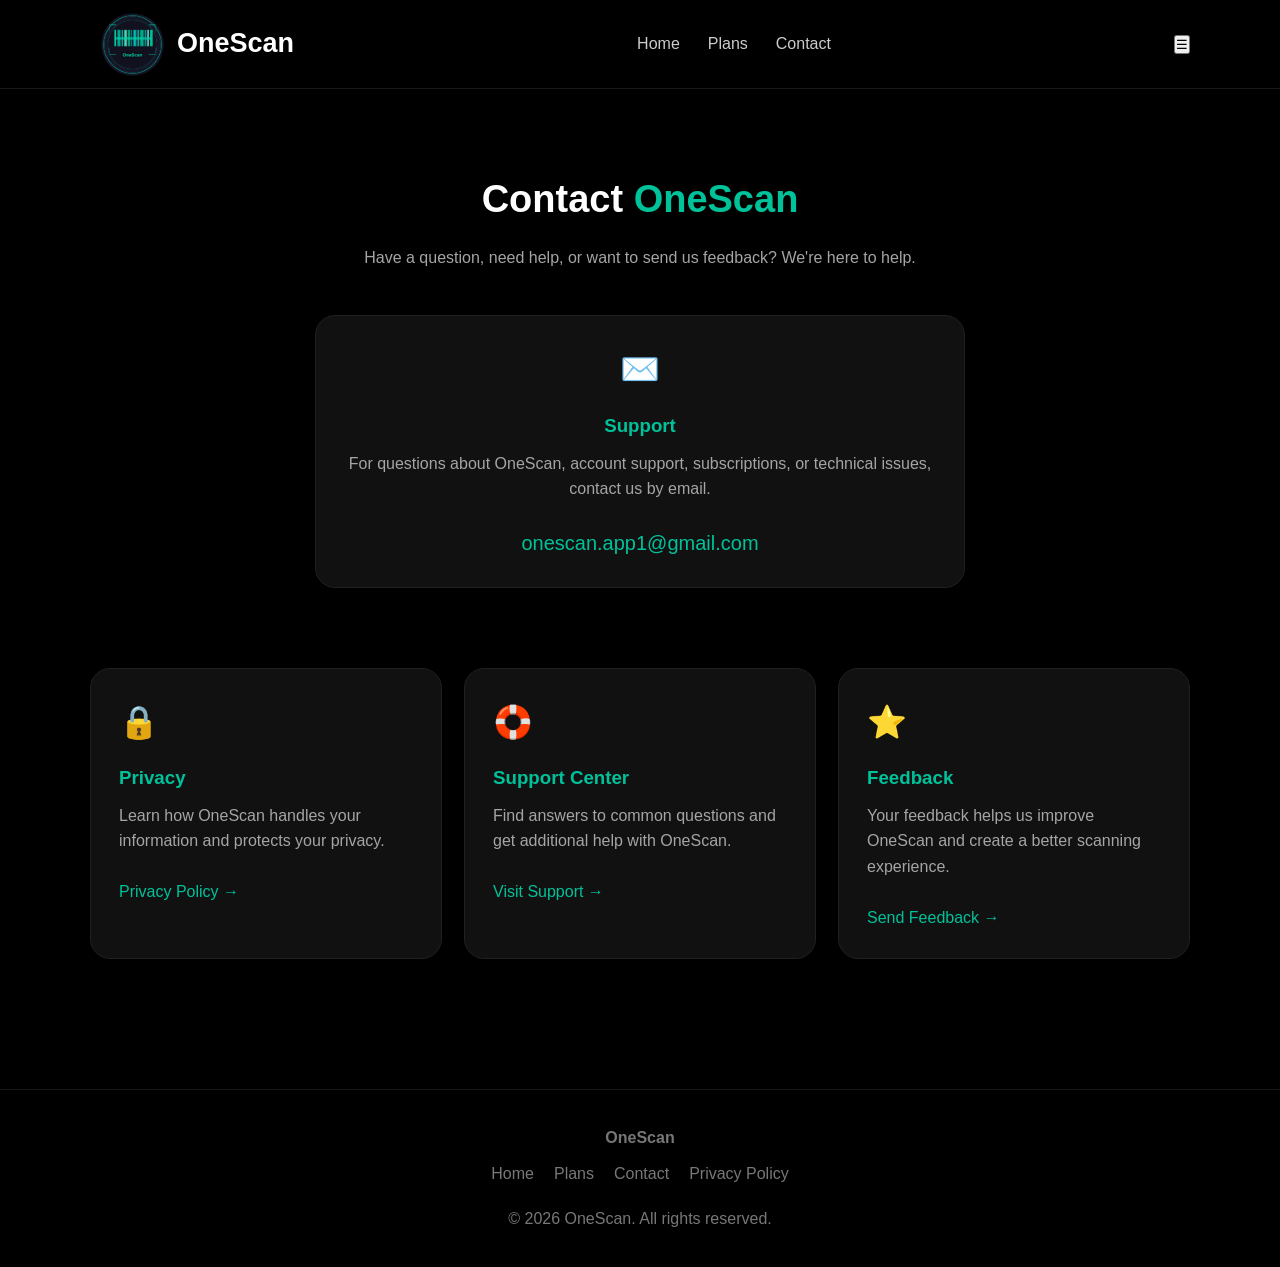
==== contact.html @ 37c4b551 "Update contact.html" ====
<!DOCTYPE html>
<html lang="en">
<head>
    <meta charset="UTF-8">
    <meta name="viewport" content="width=device-width, initial-scale=1.0">

    <title>OneScan — Contact</title>

    <meta name="description"
          content="Contact OneScan support for questions, feedback, or assistance.">

    <link rel="stylesheet" href="style.css">
</head>

<body>

<!-- Navigation -->
<nav class="navbar">
    <div class="container nav-inner">

        <a href="index.html" class="brand">
            <img src="images/logo.png" alt="OneScan logo">
            <span>OneScan</span>
        </a>

        <!-- Desktop navigation -->
        <div class="nav-links">
            <a href="index.html">Home</a>
            <a href="plans.html">Plans</a>
            <a href="contact.html">Contact</a>
        </div>

        <!-- Mobile hamburger button -->
        <button class="menu-toggle" aria-label="Open navigation menu">
            ☰
        </button>

    </div>
</nav>

<!-- Contact -->
<section class="section">
    <div class="container">

        <div class="contact-box">

            <h1 class="section-title">
                Contact <span class="green">OneScan</span>
            </h1>

            <p class="section-subtitle">
                Have a question, need help, or want to send us feedback?
                We're here to help.
            </p>

            <div class="card">

                <div class="card-icon">✉️</div>

                <h3>Support</h3>

                <p>
                    For questions about OneScan, account support,
                    subscriptions, or technical issues, contact us by email.
                </p>

                <a
                    href="mailto:onescan.app1@gmail.com"
                    class="email"
                >
                    onescan.app1@gmail.com
                </a>

            </div>

        </div>

    </div>
</section>


<!-- Additional Links -->
<section class="section" style="padding-top:0;">

    <div class="container">

        <div class="features">

            <div class="card">

                <div class="card-icon">🔒</div>

                <h3>Privacy</h3>

                <p>
                    Learn how OneScan handles your information
                    and protects your privacy.
                </p>

                <a
                    href="https://smartsoftnai.github.io/onescan-privacy-policy/"
                    class="email"
                    style="font-size:16px;"
                >
                    Privacy Policy →
                </a>

            </div>


            <div class="card">

                <div class="card-icon">🛟</div>

                <h3>Support Center</h3>

                <p>
                    Find answers to common questions and get
                    additional help with OneScan.
                </p>

                <a
                    href="https://smartsoftnai.github.io/onescan-support/"
                    class="email"
                    style="font-size:16px;"
                >
                    Visit Support →
                </a>

            </div>


            <div class="card">

                <div class="card-icon">⭐</div>

                <h3>Feedback</h3>

                <p>
                    Your feedback helps us improve OneScan
                    and create a better scanning experience.
                </p>

                <a
                    href="mailto:onescan.app1@gmail.com?subject=OneScan%20Feedback"
                    class="email"
                    style="font-size:16px;"
                >
                    Send Feedback →
                </a>

            </div>

        </div>

    </div>

</section>


<!-- Footer -->
<footer>
    <div class="container">

        <strong>OneScan</strong>

        <div class="footer-links">
            <a href="index.html">Home</a>
            <a href="plans.html">Plans</a>
            <a href="contact.html">Contact</a>

            <a href="https://smartsoftnai.github.io/onescan-privacy-policy/">
                Privacy Policy
            </a>
        </div>

        <p style="margin-top:20px;">
            © 2026 OneScan. All rights reserved.
        </p>

    </div>
</footer>

</body>
</html>
---- style.css ----
:root {
    --green: #00C29A;
    --green-light: #25D9B5;
    --black: #000000;
    --dark: #0a0a0a;
    --card: #111111;
    --card-border: #202020;
    --white: #ffffff;
    --gray: #a5a5a5;
}

* {
    box-sizing: border-box;
    margin: 0;
    padding: 0;
}

html {
    scroll-behavior: smooth;
}

body {
    font-family: -apple-system, BlinkMacSystemFont, "Segoe UI",
                 Roboto, Helvetica, Arial, sans-serif;
    background: var(--black);
    color: var(--white);
    line-height: 1.6;
}

a {
    color: inherit;
    text-decoration: none;
}

.container {
    width: min(1100px, 92%);
    margin: 0 auto;
}

/* Navigation */

.navbar {
    position: sticky;
    top: 0;
    z-index: 100;
    background: rgba(0, 0, 0, 0.92);
    backdrop-filter: blur(12px);
    border-bottom: 1px solid #181818;
}

.nav-inner {
    height: 88px;
    display: flex;
    align-items: center;
    justify-content: space-between;
}

.brand {
    display: flex;
    align-items: center;
    gap: 2px;
    font-size: 27px;
    font-weight: 700;
}

.brand img {
    width: 85px;
    height: 85px;
    border-radius: 3px;
    object-fit: contain;
}

.nav-links {
    display: flex;
    gap: 28px;
    align-items: center;
}

.nav-links a {
    color: #cccccc;
    transition: 0.2s;
}

.nav-links a:hover,
.nav-links .active {
    color: var(--green);
}

/* Hero */

.hero {
    padding: 90px 0 70px;
    text-align: center;
}

.hero h1 {
    font-size: clamp(42px, 7vw, 72px);
    line-height: 1.05;
    margin-bottom: 20px;
}

.green {
    color: var(--green);
}

.hero p {
    max-width: 700px;
    margin: 0 auto;
    color: var(--gray);
    font-size: 20px;
}

.hero-image {
    display: block;
    width: min(850px, 100%);
    margin: 55px auto 0;
    border-radius: 28px;
    box-shadow: 0 0 70px rgba(0, 194, 154, 0.18);
}

/* Buttons */

.button {
    display: inline-block;
    margin-top: 30px;
    padding: 14px 28px;
    border-radius: 30px;
    background: var(--green);
    color: #000000;
    font-weight: 700;
    transition: 0.2s;
}

.button:hover {
    background: var(--green-light);
    transform: translateY(-2px);
}

/* Sections */

.section {
    padding: 80px 0;
}

.section-title {
    text-align: center;
    font-size: 38px;
    margin-bottom: 15px;
}

.section-subtitle {
    text-align: center;
    color: var(--gray);
    max-width: 650px;
    margin: 0 auto 45px;
}

/* Feature cards */

.features {
    display: grid;
    grid-template-columns: repeat(3, 1fr);
    gap: 22px;
}

.card {
    background: var(--card);
    border: 1px solid var(--card-border);
    border-radius: 20px;
    padding: 28px;
}

.card:hover {
    border-color: rgba(0, 194, 154, 0.5);
}

.card-icon {
    font-size: 32px;
    margin-bottom: 15px;
}

.card h3 {
    margin-bottom: 10px;
    color: var(--green);
}

.card p {
    color: var(--gray);
}

/* Screenshots */

.screenshots {
    display: flex;
    justify-content: center;
    gap: 25px;
    flex-wrap: wrap;
}

.screenshots img {
    width: 260px;
    max-width: 100%;
    border-radius: 25px;
    box-shadow: 0 20px 50px rgba(0, 0, 0, 0.5);
}

/* Plans */

.plans {
    display: grid;
    grid-template-columns: repeat(2, 1fr);
    gap: 25px;
    max-width: 900px;
    margin: 0 auto;
}

.plan {
    background: #111111;
    border: 1px solid #252525;
    border-radius: 25px;
    padding: 35px;
}

.plan.featured {
    border: 2px solid var(--green);
    box-shadow: 0 0 35px rgba(0, 194, 154, 0.12);
}

.plan-badge {
    display: inline-block;
    background: var(--green);
    color: #000000;
    font-weight: 800;
    padding: 7px 15px;
    border-radius: 20px;
    margin-bottom: 20px;
    font-size: 13px;
}

.plan h3 {
    font-size: 28px;
    margin-bottom: 15px;
}

.price {
    color: var(--green);
    font-size: 48px;
    font-weight: 800;
}

.period {
    color: var(--gray);
    font-size: 18px;
}

.plan-description {
    color: var(--gray);
    margin-top: 10px;
}

/* Contact */

.contact-box {
    max-width: 650px;
    margin: 0 auto;
    text-align: center;
}

.email {
    display: inline-block;
    margin-top: 25px;
    color: var(--green);
    font-size: 20px;
}

/* Footer */

footer {
    border-top: 1px solid #181818;
    padding: 35px 0;
    margin-top: 50px;
    text-align: center;
    color: #777777;
}

.footer-links {
    margin-top: 10px;
    display: flex;
    justify-content: center;
    gap: 20px;
}

.footer-links a:hover {
    color: var(--green);
}

/* Mobile */

@media (max-width: 750px) {

    .nav-inner {
        height: 78px;
    }

    .nav-links {
        gap: 15px;
        font-size: 14px;
    }    

    .hero {
        padding-top: 60px;
    }

    .hero p {
        font-size: 17px;
    }

    .features,
    .plans {
        grid-template-columns: 1fr;
    }

    .section {
        padding: 60px 0;
    }

    .screenshots img {
        width: min(300px, 90%);
    }
}
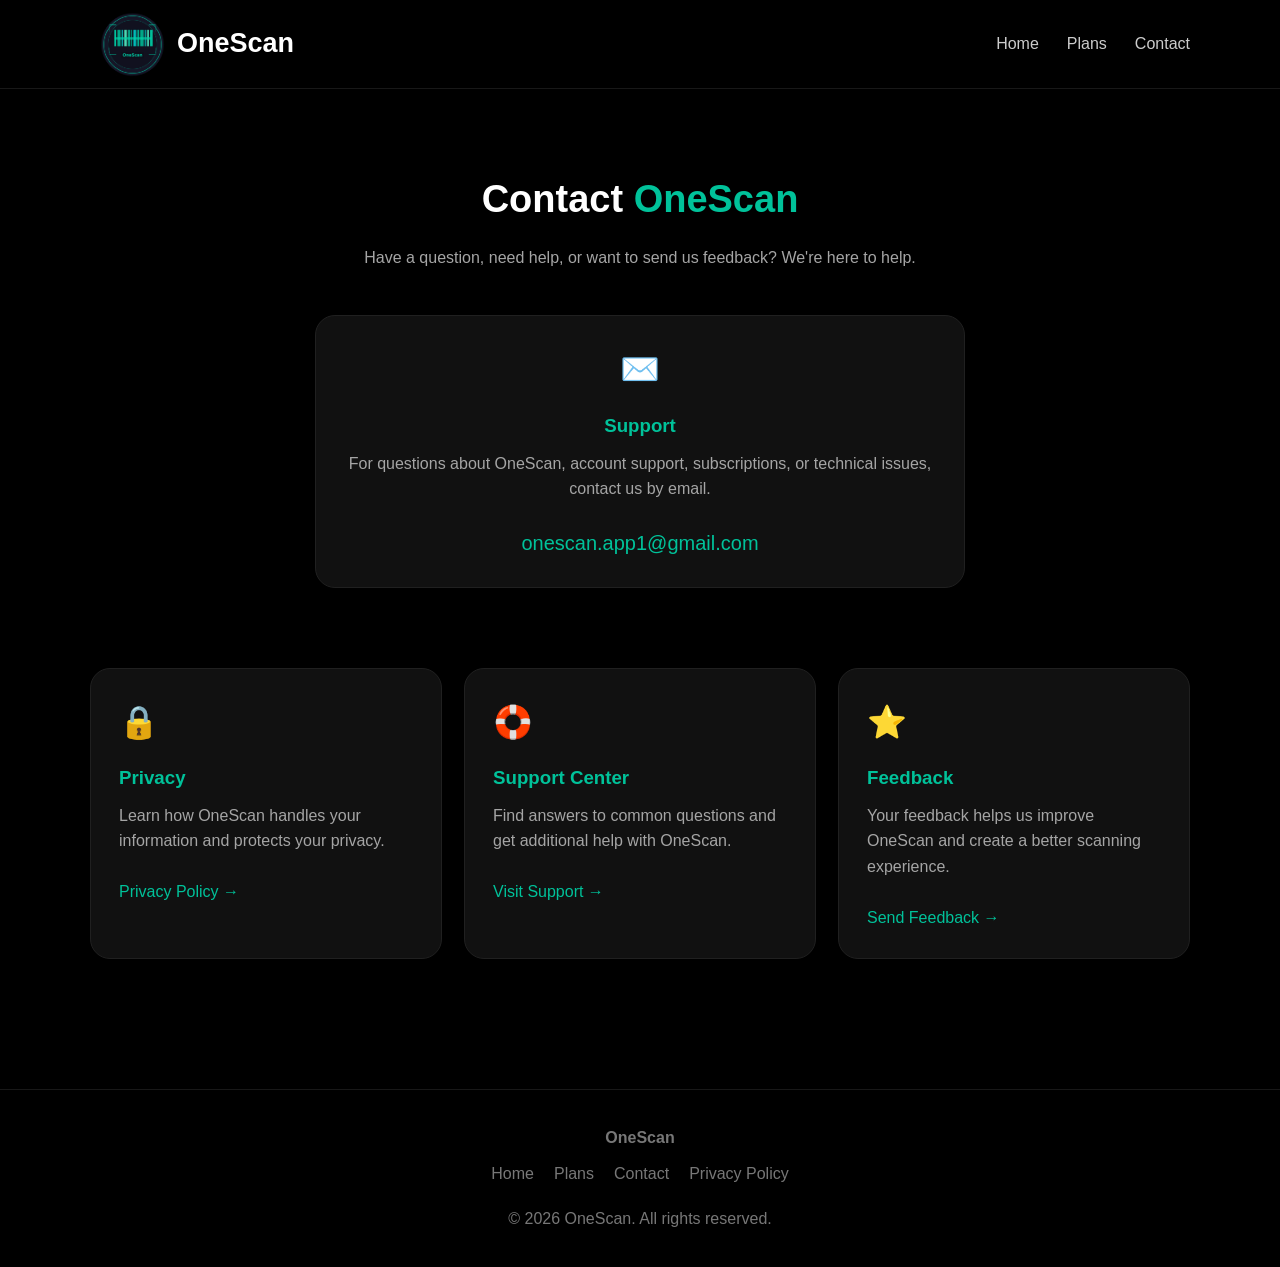
==== commit 1b9419d9: "Update contact.html" ====
--- a/contact.html
+++ b/contact.html
@@ -181,5 +181,13 @@
     </div>
 </footer>
 
+   <script>
+    const menuToggle = document.querySelector(".menu-toggle");
+    const navLinks = document.querySelector(".nav-links");
+
+    menuToggle.addEventListener("click", () => {
+        navLinks.classList.toggle("active");
+    });
+</script> 
 </body>
 </html>
--- a/style.css
+++ b/style.css
@@ -86,6 +86,18 @@
     color: var(--green);
 }
 
+/* Mobile menu button */
+
+.menu-toggle {
+    display: none;
+    background: none;
+    border: none;
+    color: var(--white);
+    font-size: 30px;
+    cursor: pointer;
+    padding: 5px;
+}
+
 /* Hero */
 
 .hero {
@@ -296,16 +308,51 @@
 
 /* Mobile */
 
+/* Mobile */
+
 @media (max-width: 750px) {
 
     .nav-inner {
         height: 78px;
     }
 
+    /* Hide normal navigation on mobile */
     .nav-links {
-        gap: 15px;
-        font-size: 14px;
-    }    
+        display: none;
+        position: absolute;
+        top: 78px;
+        left: 0;
+        width: 100%;
+        background: rgba(0, 0, 0, 0.97);
+        border-top: 1px solid #181818;
+        border-bottom: 1px solid #181818;
+        flex-direction: column;
+        align-items: center;
+        gap: 0;
+        padding: 15px 0;
+    }
+
+    /* Show hamburger */
+    .menu-toggle {
+        display: block;
+    }
+
+    /* Navigation when menu is open */
+    .nav-links.active {
+        display: flex;
+    }
+
+    .nav-links a {
+        width: 100%;
+        text-align: center;
+        padding: 14px 0;
+        font-size: 17px;
+    }
+
+    .nav-links a:hover,
+    .nav-links .active {
+        color: var(--green);
+    }
 
     .hero {
         padding-top: 60px;
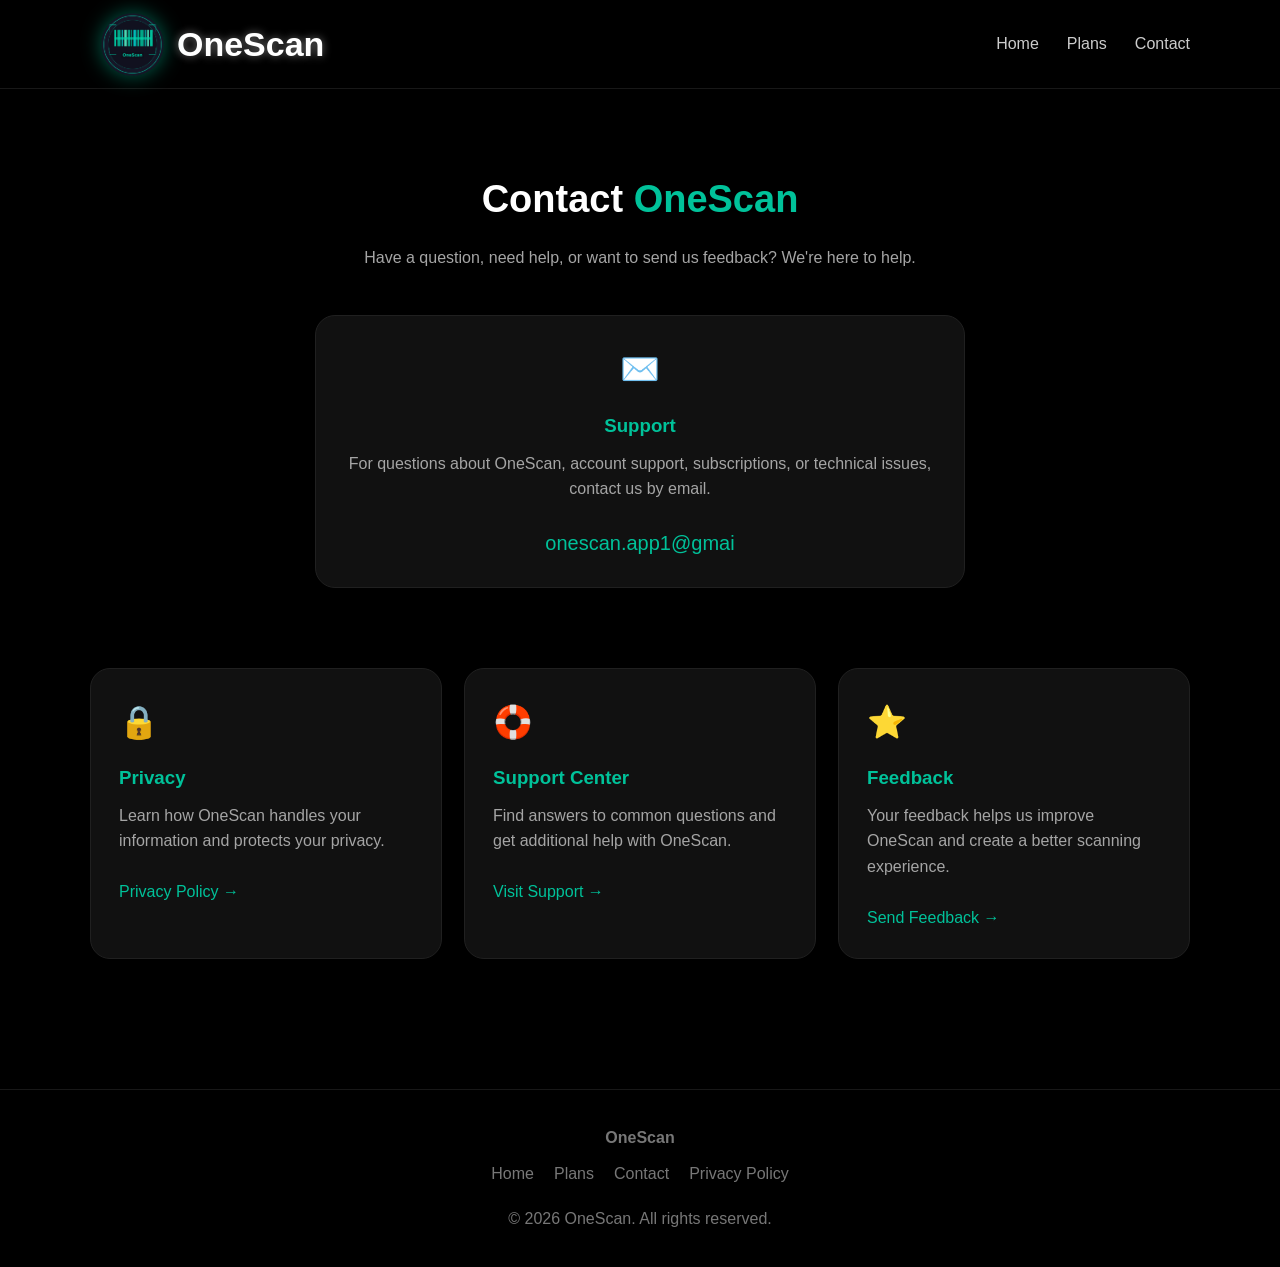
==== commit e274ad8d: "Update contact.html" ====
--- a/contact.html
+++ b/contact.html
@@ -68,7 +68,7 @@
                     href="mailto:onescan.app1@gmail.com"
                     class="email"
                 >
-                    onescan.app1@gmail.com
+                    onescan.app1@gmai
                 </a>
 
             </div>
--- a/style.css
+++ b/style.css
@@ -59,7 +59,7 @@
     display: flex;
     align-items: center;
     gap: 2px;
-    font-size: 27px;
+    font-size: 34px;
     font-weight: 700;
 }
 
@@ -68,6 +68,10 @@
     height: 85px;
     border-radius: 3px;
     object-fit: contain;
+    filter: drop-shadow(0 0 10px rgba(0, 194, 154, 0.50));
+}
+.brand span {
+    text-shadow: 0 0 8px rgba(255, 255, 255, 0.45);
 }
 
 .nav-links {
@@ -375,3 +379,15 @@
         width: min(300px, 90%);
     }
 }
+.app-store-download {
+    display: block;
+    margin-top: 35px;
+    text-align: center;
+}
+
+.app-store-badge {
+    display: block;
+    width: 180px;
+    height: auto;
+    margin: 0 auto;
+}
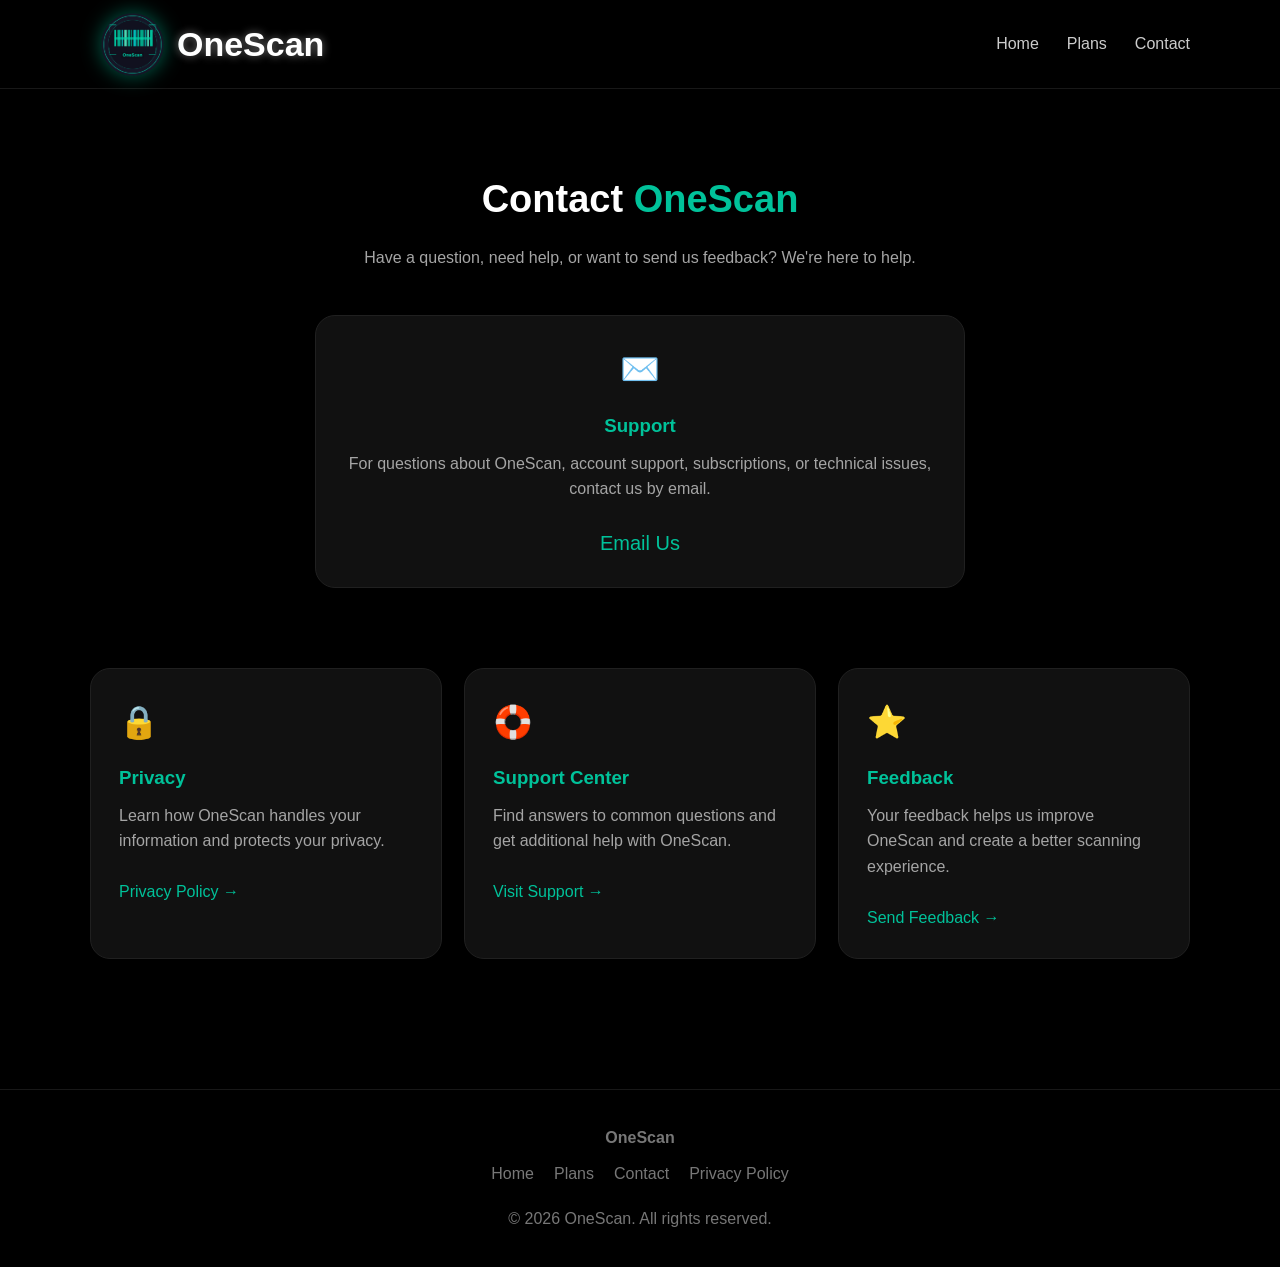
==== commit 8fd635fc: "Update contact.html" ====
--- a/contact.html
+++ b/contact.html
@@ -68,7 +68,7 @@
                     href="mailto:onescan.app1@gmail.com"
                     class="email"
                 >
-                    onescan.app1@gmai
+                    Email Us
                 </a>
 
             </div>
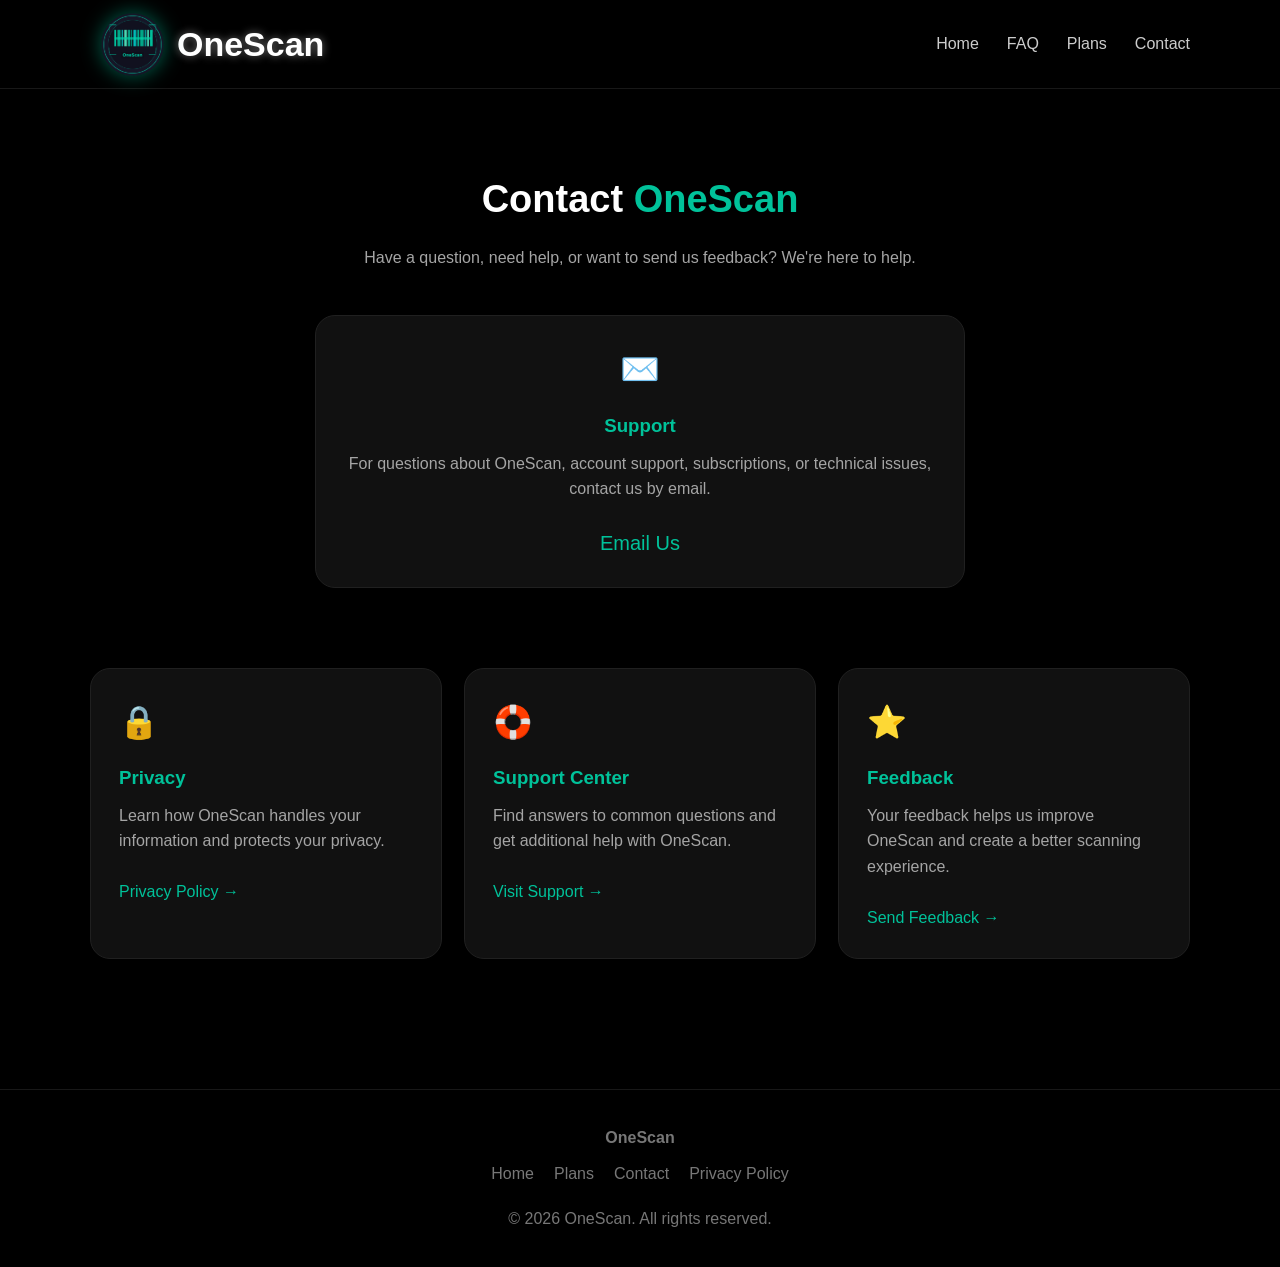
==== commit 2797e1b2: "Update contact.html" ====
--- a/contact.html
+++ b/contact.html
@@ -25,10 +25,11 @@
 
         <!-- Desktop navigation -->
         <div class="nav-links">
-            <a href="index.html">Home</a>
-            <a href="plans.html">Plans</a>
-            <a href="contact.html">Contact</a>
-        </div>
+    <a href="index.html">Home</a>
+    <a href="index.html#faq">FAQ</a>
+    <a href="plans.html">Plans</a>
+    <a href="contact.html">Contact</a>
+</div>
 
         <!-- Mobile hamburger button -->
         <button class="menu-toggle" aria-label="Open navigation menu">
--- a/style.css
+++ b/style.css
@@ -391,3 +391,54 @@
     height: auto;
     margin: 0 auto;
 }
+
+/* FAQ */
+.faq {
+    max-width: 900px;
+    margin: 40px auto 0;
+}
+
+.faq-item {
+    background: #111111;
+    border: 1px solid #252525;
+    border-radius: 14px;
+    margin-bottom: 15px;
+    padding: 0;
+    overflow: hidden;
+}
+
+.faq-item summary {
+    color: #ffffff;
+    cursor: pointer;
+    padding: 20px 24px;
+    font-size: 18px;
+    font-weight: 600;
+    list-style: none;
+    position: relative;
+    padding-right: 55px;
+}
+
+.faq-item summary::-webkit-details-marker {
+    display: none;
+}
+
+.faq-item summary::after {
+    content: "+";
+    color: #00d4aa;
+    position: absolute;
+    right: 24px;
+    top: 17px;
+    font-size: 26px;
+    font-weight: 400;
+}
+
+.faq-item[open] summary::after {
+    content: "−";
+}
+
+.faq-item p {
+    color: #b5b5b5;
+    padding: 0 24px 22px;
+    margin: 0;
+    line-height: 1.7;
+}
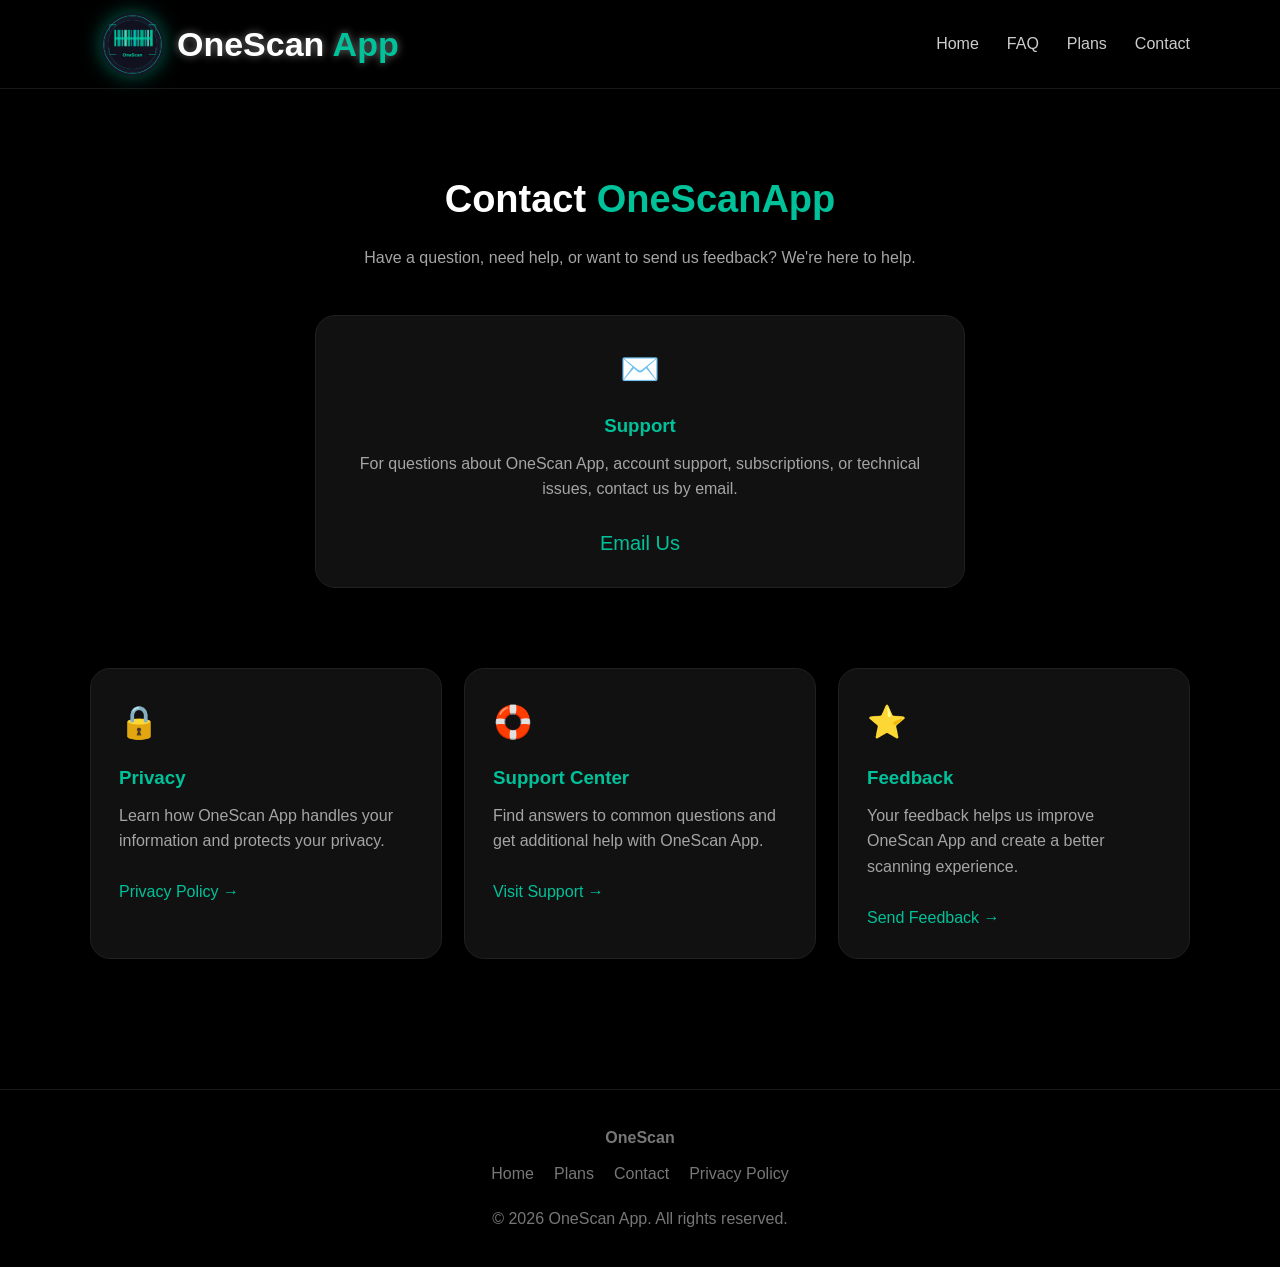
==== commit 18e19e6a: "Update contact.html" ====
--- a/contact.html
+++ b/contact.html
@@ -20,7 +20,7 @@
 
         <a href="index.html" class="brand">
             <img src="images/logo.png" alt="OneScan logo">
-            <span>OneScan</span>
+            <span>OneScan <span class="green">App</span>
         </a>
 
         <!-- Desktop navigation -->
@@ -46,7 +46,7 @@
         <div class="contact-box">
 
             <h1 class="section-title">
-                Contact <span class="green">OneScan</span>
+                Contact <span class="green">OneScan<span class="green">App</span>
             </h1>
 
             <p class="section-subtitle">
@@ -61,7 +61,7 @@
                 <h3>Support</h3>
 
                 <p>
-                    For questions about OneScan, account support,
+                    For questions about OneScan App, account support,
                     subscriptions, or technical issues, contact us by email.
                 </p>
 
@@ -94,7 +94,7 @@
                 <h3>Privacy</h3>
 
                 <p>
-                    Learn how OneScan handles your information
+                    Learn how OneScan App handles your information
                     and protects your privacy.
                 </p>
 
@@ -117,7 +117,7 @@
 
                 <p>
                     Find answers to common questions and get
-                    additional help with OneScan.
+                    additional help with OneScan App.
                 </p>
 
                 <a
@@ -138,7 +138,7 @@
                 <h3>Feedback</h3>
 
                 <p>
-                    Your feedback helps us improve OneScan
+                    Your feedback helps us improve OneScan App
                     and create a better scanning experience.
                 </p>
 
@@ -176,7 +176,7 @@
         </div>
 
         <p style="margin-top:20px;">
-            © 2026 OneScan. All rights reserved.
+            © 2026 OneScan App. All rights reserved.
         </p>
 
     </div>
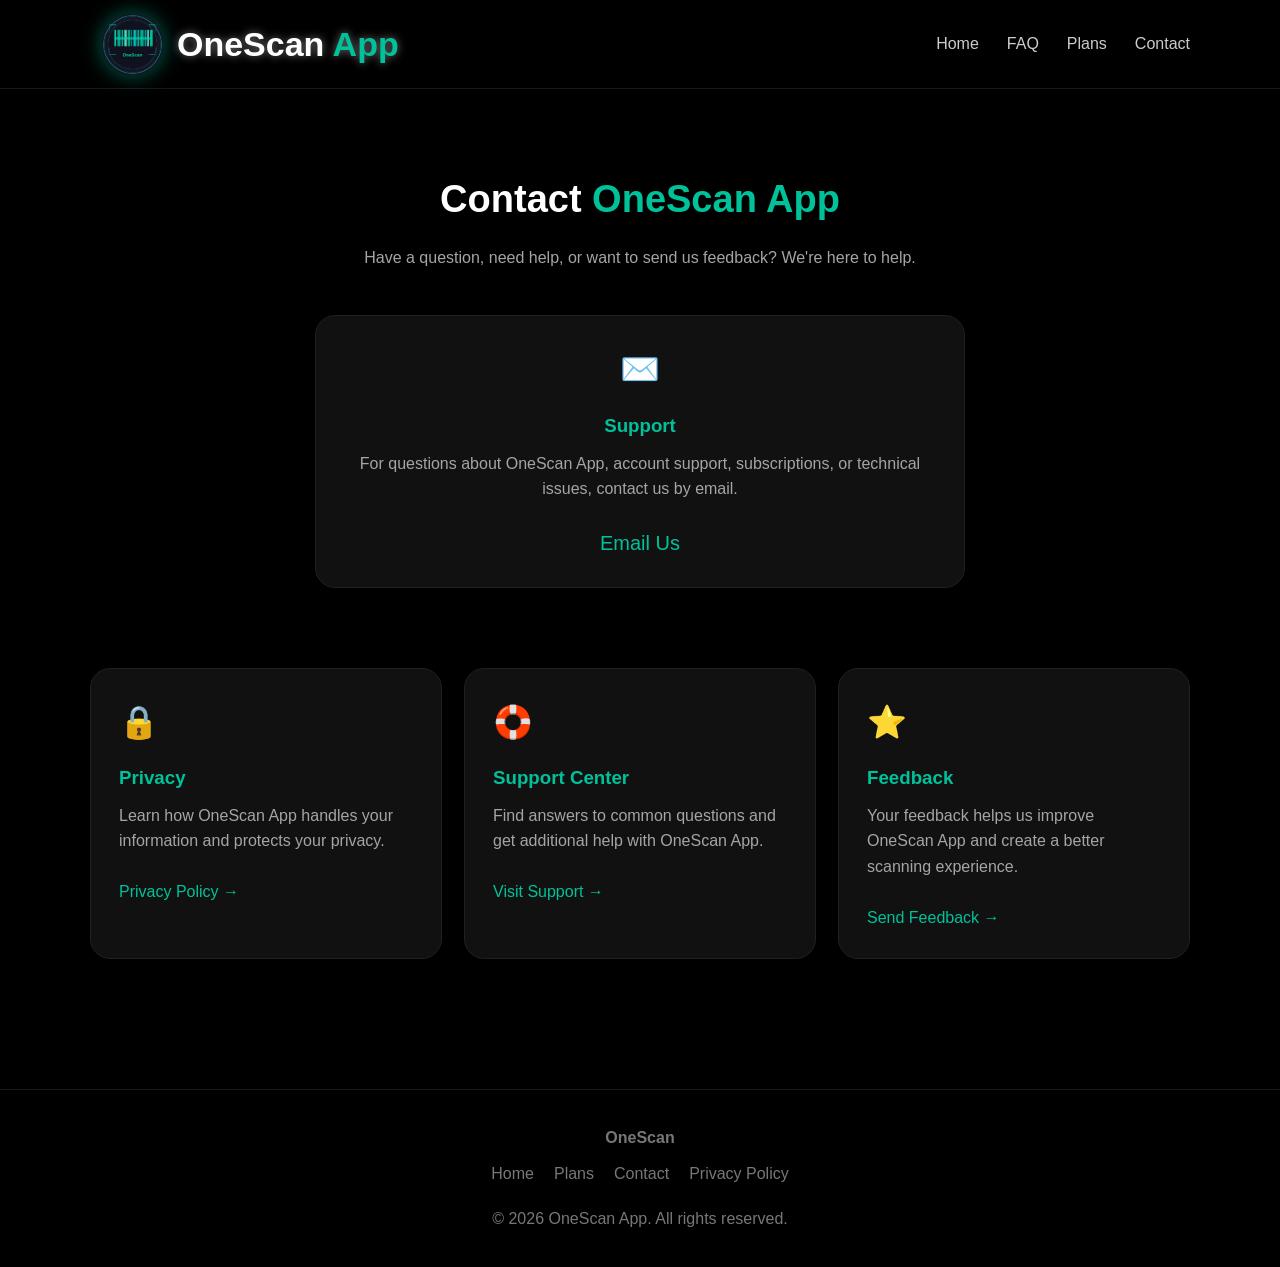
==== commit 9a311166: "Update contact.html" ====
--- a/contact.html
+++ b/contact.html
@@ -46,7 +46,7 @@
         <div class="contact-box">
 
             <h1 class="section-title">
-                Contact <span class="green">OneScan<span class="green">App</span>
+                Contact <span class="green">OneScan <span class="green">App</span>
             </h1>
 
             <p class="section-subtitle">
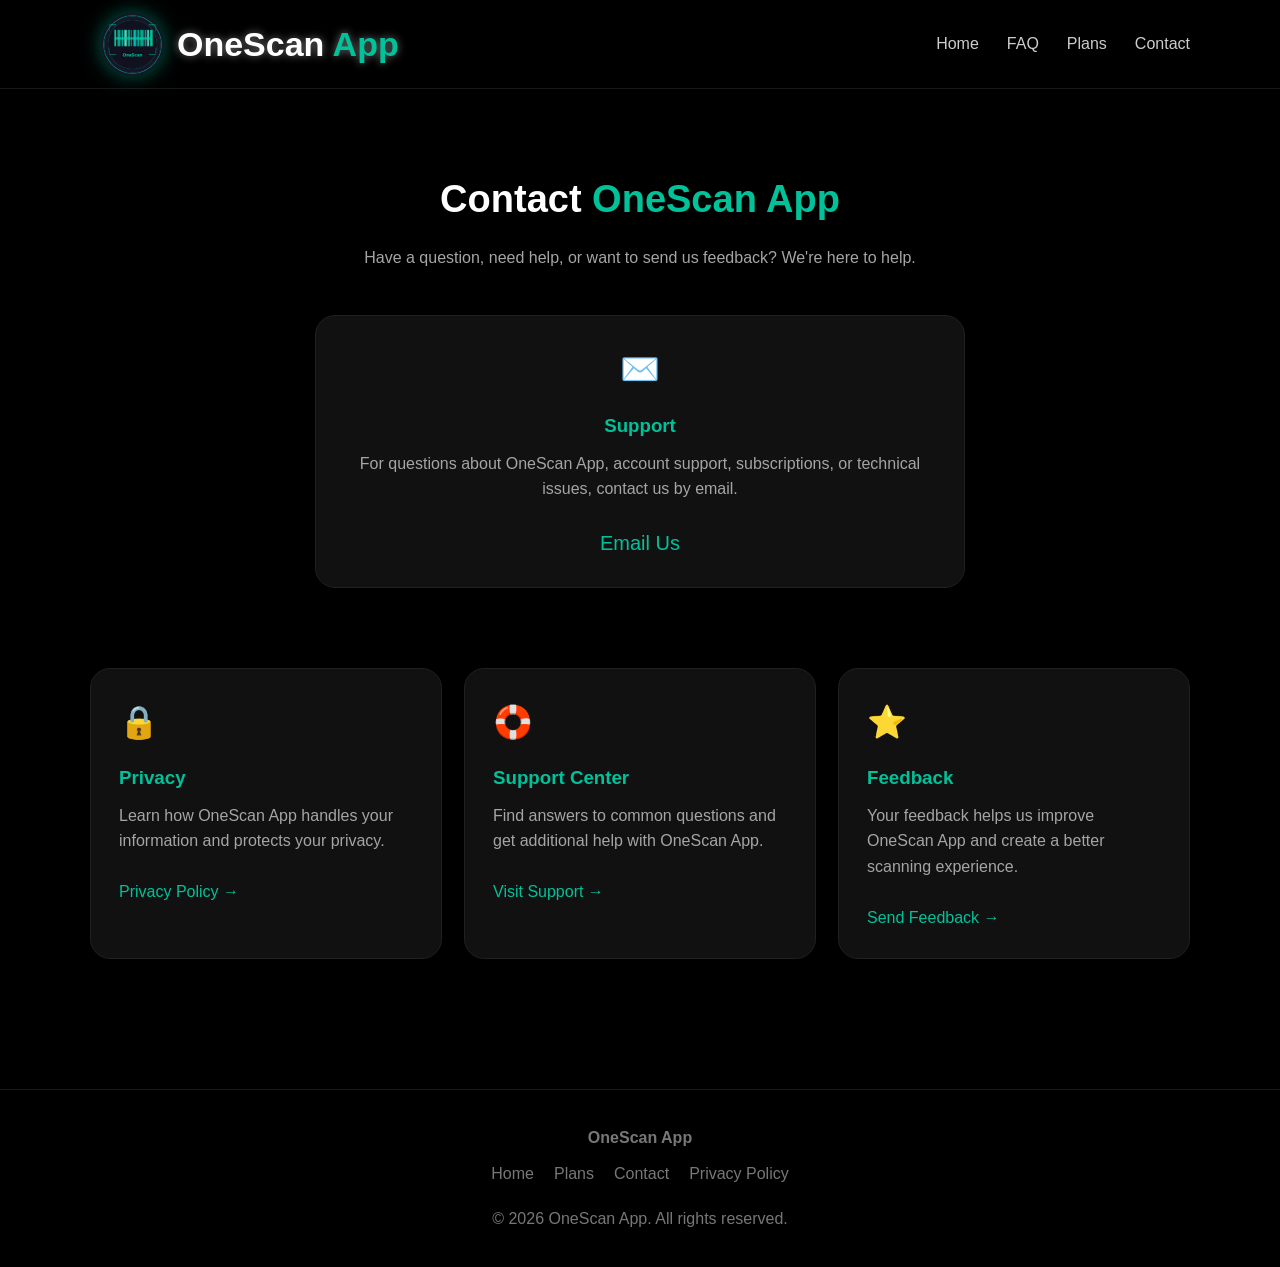
==== commit ed2babd6: "Update contact.html" ====
--- a/contact.html
+++ b/contact.html
@@ -163,7 +163,7 @@
 <footer>
     <div class="container">
 
-        <strong>OneScan</strong>
+        <strong>OneScan App</strong>
 
         <div class="footer-links">
             <a href="index.html">Home</a>
